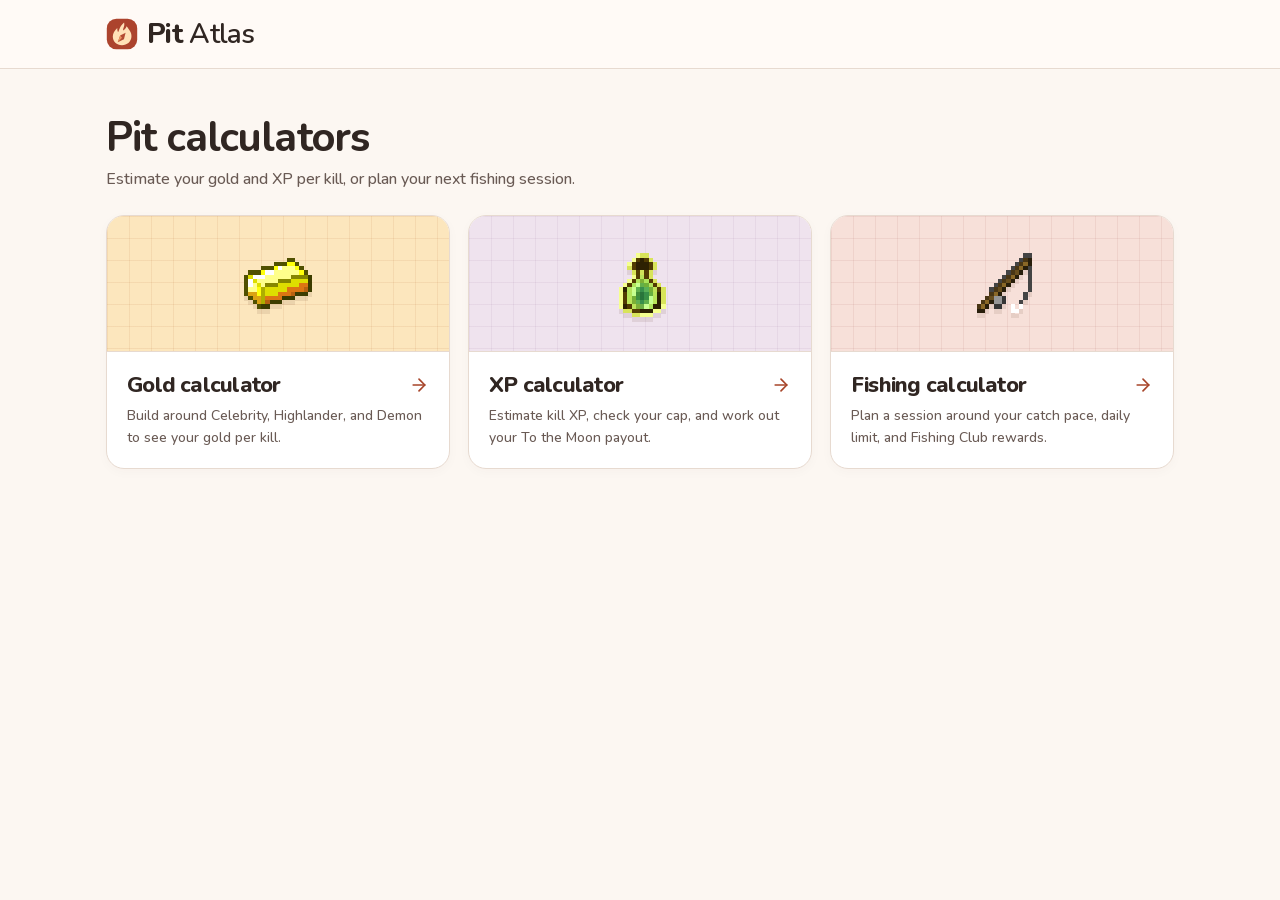
==== calculators/index.html @ 085b6401 "Publish the Pit Atlas gold, XP, and fishing calculators" ====
<!doctype html><html lang="en"><head><meta charset="utf-8"><meta name="viewport" content="width=device-width, initial-scale=1"><base href="../"><title>Pit Atlas · Hypixel Pit Calculators</title><meta name="description" content="Calculate gold and XP per kill and plan fishing sessions in Hypixel Pit."><link rel="icon" href="favicon.svg"><link rel="stylesheet" href="assets/atlas.css"><script defer src="assets/atlas.js"></script></head><body class="antialiased"><div id="atlas" data-page="home"><link rel="preload" as="image" href="minecraft/1.8.9/items/gold_ingot.png"/><link rel="preload" as="image" href="minecraft/1.8.9/items/experience_bottle.png"/><link rel="preload" as="image" href="minecraft/1.8.9/items/fishing_rod_uncast.png"/><header class="CalculatorLayout_header"><div class="CalculatorLayout_bar"><a class="brand" href="./" aria-label="Pit Atlas home"><svg width="32" height="32" viewBox="0 0 40 40" fill="none" aria-hidden="true" focusable="false" style="display:block;flex-shrink:0"><rect x="1" y="1" width="38" height="38" rx="12" fill="#ac432d"></rect><path d="M22.6 5.5c1.2 5-1.8 7.4-1 10 1.4-.4 3.7-3 4.1-5.2 3.6 4.7 6.7 8.1 6.1 13.5-.7 6-5.3 10.2-11.8 10.2-6.8 0-11.5-4.4-11.5-10.8 0-4.2 2.3-7.8 5.6-10.8-.1 2.3.4 4.3 1.1 5.1 1.7-3 1.9-7.3 7.4-12Z" fill="#ffe1b7"></path><path d="m24.5 18.3-2.1 8.4-7.7 3.5 3-8.4 6.8-3.5Z" fill="#b34b33"></path><path d="m14.7 30.2 5.3-5.6-2.3-2.8-3 8.4Z" fill="#ea9561"></path></svg><span>Pit <span class="brand-light">Atlas</span></span></a></div></header><main class="CalculatorLayout_page"><div class="page-heading"><div><h1>Pit calculators</h1><p>Estimate your gold and XP per kill, or plan your next fishing session.</p></div></div><div class="CalculatorLayout_cards"><a class="CalculatorLayout_card" href="gold/"><div class="CalculatorLayout_art" data-tool="Gold"><img src="minecraft/1.8.9/items/gold_ingot.png" width="68" height="68" alt=""/></div><div class="CalculatorLayout_cardBody"><h2>Gold<!-- --> calculator <svg xmlns="http://www.w3.org/2000/svg" width="20" height="20" viewBox="0 0 24 24" fill="none" stroke="currentColor" stroke-width="2" stroke-linecap="round" stroke-linejoin="round" class="lucide lucide-arrow-right" aria-hidden="true"><path d="M5 12h14"></path><path d="m12 5 7 7-7 7"></path></svg></h2><p>Build around Celebrity, Highlander, and Demon to see your gold per kill.</p></div></a><a class="CalculatorLayout_card" href="xp/"><div class="CalculatorLayout_art" data-tool="XP"><img src="minecraft/1.8.9/items/experience_bottle.png" width="68" height="68" alt=""/></div><div class="CalculatorLayout_cardBody"><h2>XP<!-- --> calculator <svg xmlns="http://www.w3.org/2000/svg" width="20" height="20" viewBox="0 0 24 24" fill="none" stroke="currentColor" stroke-width="2" stroke-linecap="round" stroke-linejoin="round" class="lucide lucide-arrow-right" aria-hidden="true"><path d="M5 12h14"></path><path d="m12 5 7 7-7 7"></path></svg></h2><p>Estimate kill XP, check your cap, and work out your To the Moon payout.</p></div></a><a class="CalculatorLayout_card" href="fishing/"><div class="CalculatorLayout_art" data-tool="Fishing"><img src="minecraft/1.8.9/items/fishing_rod_uncast.png" width="68" height="68" alt=""/></div><div class="CalculatorLayout_cardBody"><h2>Fishing<!-- --> calculator <svg xmlns="http://www.w3.org/2000/svg" width="20" height="20" viewBox="0 0 24 24" fill="none" stroke="currentColor" stroke-width="2" stroke-linecap="round" stroke-linejoin="round" class="lucide lucide-arrow-right" aria-hidden="true"><path d="M5 12h14"></path><path d="m12 5 7 7-7 7"></path></svg></h2><p>Plan a session around your catch pace, daily limit, and Fishing Club rewards.</p></div></a></div></main></div></body></html>
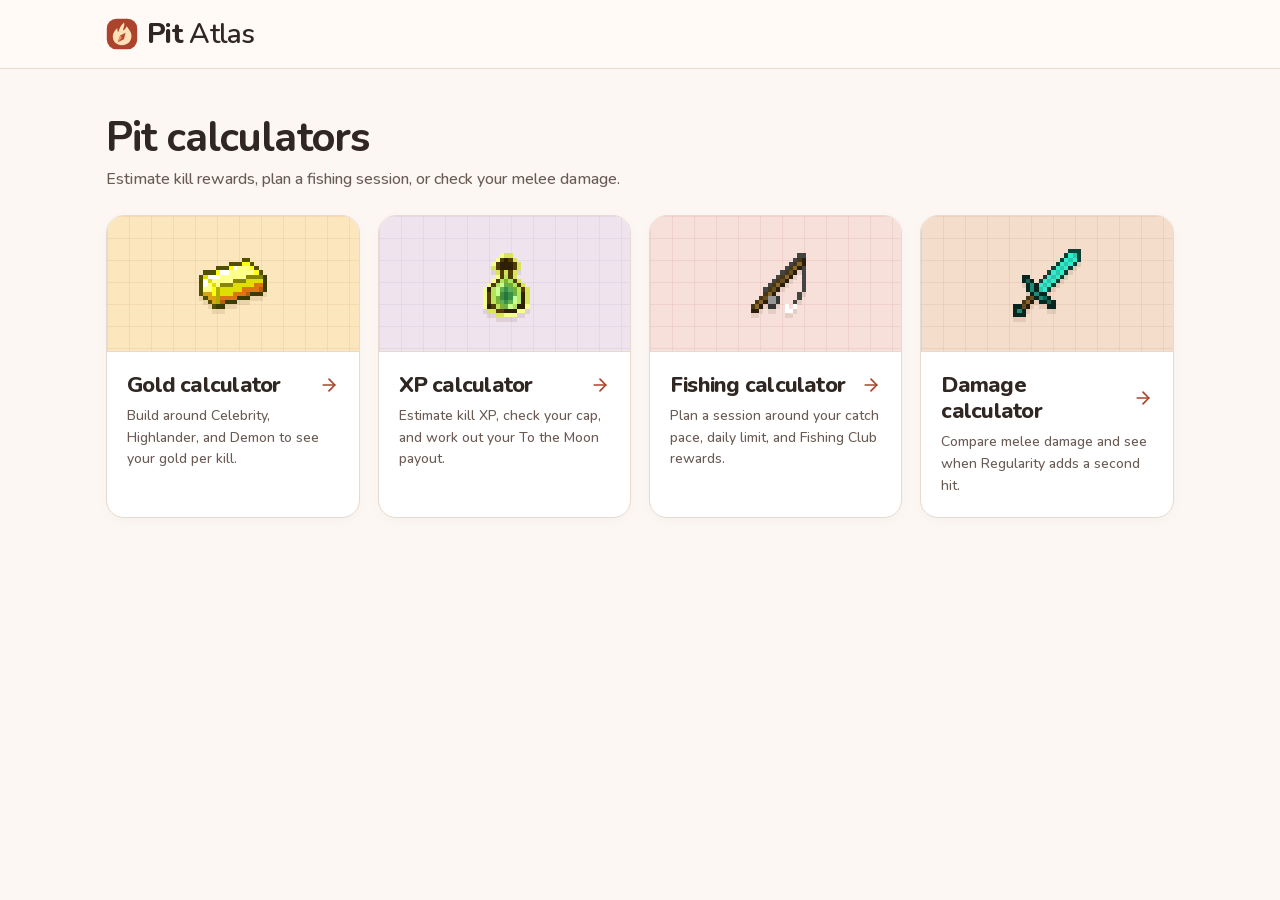
==== commit 56999ebc: "Add the Pit melee damage and Regularity calculator" ====
--- a/calculators/index.html
+++ b/calculators/index.html
@@ -1 +1 @@
-<!doctype html><html lang="en"><head><meta charset="utf-8"><meta name="viewport" content="width=device-width, initial-scale=1"><base href="../"><title>Pit Atlas · Hypixel Pit Calculators</title><meta name="description" content="Calculate gold and XP per kill and plan fishing sessions in Hypixel Pit."><link rel="icon" href="favicon.svg"><link rel="stylesheet" href="assets/atlas.css"><script defer src="assets/atlas.js"></script></head><body class="antialiased"><div id="atlas" data-page="home"><link rel="preload" as="image" href="minecraft/1.8.9/items/gold_ingot.png"/><link rel="preload" as="image" href="minecraft/1.8.9/items/experience_bottle.png"/><link rel="preload" as="image" href="minecraft/1.8.9/items/fishing_rod_uncast.png"/><header class="CalculatorLayout_header"><div class="CalculatorLayout_bar"><a class="brand" href="./" aria-label="Pit Atlas home"><svg width="32" height="32" viewBox="0 0 40 40" fill="none" aria-hidden="true" focusable="false" style="display:block;flex-shrink:0"><rect x="1" y="1" width="38" height="38" rx="12" fill="#ac432d"></rect><path d="M22.6 5.5c1.2 5-1.8 7.4-1 10 1.4-.4 3.7-3 4.1-5.2 3.6 4.7 6.7 8.1 6.1 13.5-.7 6-5.3 10.2-11.8 10.2-6.8 0-11.5-4.4-11.5-10.8 0-4.2 2.3-7.8 5.6-10.8-.1 2.3.4 4.3 1.1 5.1 1.7-3 1.9-7.3 7.4-12Z" fill="#ffe1b7"></path><path d="m24.5 18.3-2.1 8.4-7.7 3.5 3-8.4 6.8-3.5Z" fill="#b34b33"></path><path d="m14.7 30.2 5.3-5.6-2.3-2.8-3 8.4Z" fill="#ea9561"></path></svg><span>Pit <span class="brand-light">Atlas</span></span></a></div></header><main class="CalculatorLayout_page"><div class="page-heading"><div><h1>Pit calculators</h1><p>Estimate your gold and XP per kill, or plan your next fishing session.</p></div></div><div class="CalculatorLayout_cards"><a class="CalculatorLayout_card" href="gold/"><div class="CalculatorLayout_art" data-tool="Gold"><img src="minecraft/1.8.9/items/gold_ingot.png" width="68" height="68" alt=""/></div><div class="CalculatorLayout_cardBody"><h2>Gold<!-- --> calculator <svg xmlns="http://www.w3.org/2000/svg" width="20" height="20" viewBox="0 0 24 24" fill="none" stroke="currentColor" stroke-width="2" stroke-linecap="round" stroke-linejoin="round" class="lucide lucide-arrow-right" aria-hidden="true"><path d="M5 12h14"></path><path d="m12 5 7 7-7 7"></path></svg></h2><p>Build around Celebrity, Highlander, and Demon to see your gold per kill.</p></div></a><a class="CalculatorLayout_card" href="xp/"><div class="CalculatorLayout_art" data-tool="XP"><img src="minecraft/1.8.9/items/experience_bottle.png" width="68" height="68" alt=""/></div><div class="CalculatorLayout_cardBody"><h2>XP<!-- --> calculator <svg xmlns="http://www.w3.org/2000/svg" width="20" height="20" viewBox="0 0 24 24" fill="none" stroke="currentColor" stroke-width="2" stroke-linecap="round" stroke-linejoin="round" class="lucide lucide-arrow-right" aria-hidden="true"><path d="M5 12h14"></path><path d="m12 5 7 7-7 7"></path></svg></h2><p>Estimate kill XP, check your cap, and work out your To the Moon payout.</p></div></a><a class="CalculatorLayout_card" href="fishing/"><div class="CalculatorLayout_art" data-tool="Fishing"><img src="minecraft/1.8.9/items/fishing_rod_uncast.png" width="68" height="68" alt=""/></div><div class="CalculatorLayout_cardBody"><h2>Fishing<!-- --> calculator <svg xmlns="http://www.w3.org/2000/svg" width="20" height="20" viewBox="0 0 24 24" fill="none" stroke="currentColor" stroke-width="2" stroke-linecap="round" stroke-linejoin="round" class="lucide lucide-arrow-right" aria-hidden="true"><path d="M5 12h14"></path><path d="m12 5 7 7-7 7"></path></svg></h2><p>Plan a session around your catch pace, daily limit, and Fishing Club rewards.</p></div></a></div></main></div></body></html>+<!doctype html><html lang="en"><head><meta charset="utf-8"><meta name="viewport" content="width=device-width, initial-scale=1"><base href="../"><title>Pit Atlas · Hypixel Pit Calculators</title><meta name="description" content="Calculate gold, XP, fishing rewards, and melee damage in Hypixel Pit."><link rel="icon" href="favicon.svg"><link rel="stylesheet" href="assets/atlas.css"><script defer src="assets/atlas.js"></script></head><body class="antialiased"><div id="atlas" data-page="home"><link rel="preload" as="image" href="minecraft/1.8.9/items/gold_ingot.png"/><link rel="preload" as="image" href="minecraft/1.8.9/items/experience_bottle.png"/><link rel="preload" as="image" href="minecraft/1.8.9/items/fishing_rod_uncast.png"/><link rel="preload" as="image" href="minecraft/1.8.9/items/diamond_sword.png"/><header class="CalculatorLayout_header"><div class="CalculatorLayout_bar"><a class="brand" href="./" aria-label="Pit Atlas home"><svg width="32" height="32" viewBox="0 0 40 40" fill="none" aria-hidden="true" focusable="false" style="display:block;flex-shrink:0"><rect x="1" y="1" width="38" height="38" rx="12" fill="#ac432d"></rect><path d="M22.6 5.5c1.2 5-1.8 7.4-1 10 1.4-.4 3.7-3 4.1-5.2 3.6 4.7 6.7 8.1 6.1 13.5-.7 6-5.3 10.2-11.8 10.2-6.8 0-11.5-4.4-11.5-10.8 0-4.2 2.3-7.8 5.6-10.8-.1 2.3.4 4.3 1.1 5.1 1.7-3 1.9-7.3 7.4-12Z" fill="#ffe1b7"></path><path d="m24.5 18.3-2.1 8.4-7.7 3.5 3-8.4 6.8-3.5Z" fill="#b34b33"></path><path d="m14.7 30.2 5.3-5.6-2.3-2.8-3 8.4Z" fill="#ea9561"></path></svg><span>Pit <span class="brand-light">Atlas</span></span></a></div></header><main class="CalculatorLayout_page"><div class="page-heading"><div><h1>Pit calculators</h1><p>Estimate kill rewards, plan a fishing session, or check your melee damage.</p></div></div><div class="CalculatorLayout_cards"><a class="CalculatorLayout_card" href="gold/"><div class="CalculatorLayout_art" data-tool="Gold"><img src="minecraft/1.8.9/items/gold_ingot.png" width="68" height="68" alt=""/></div><div class="CalculatorLayout_cardBody"><h2>Gold<!-- --> calculator <svg xmlns="http://www.w3.org/2000/svg" width="20" height="20" viewBox="0 0 24 24" fill="none" stroke="currentColor" stroke-width="2" stroke-linecap="round" stroke-linejoin="round" class="lucide lucide-arrow-right" aria-hidden="true"><path d="M5 12h14"></path><path d="m12 5 7 7-7 7"></path></svg></h2><p>Build around Celebrity, Highlander, and Demon to see your gold per kill.</p></div></a><a class="CalculatorLayout_card" href="xp/"><div class="CalculatorLayout_art" data-tool="XP"><img src="minecraft/1.8.9/items/experience_bottle.png" width="68" height="68" alt=""/></div><div class="CalculatorLayout_cardBody"><h2>XP<!-- --> calculator <svg xmlns="http://www.w3.org/2000/svg" width="20" height="20" viewBox="0 0 24 24" fill="none" stroke="currentColor" stroke-width="2" stroke-linecap="round" stroke-linejoin="round" class="lucide lucide-arrow-right" aria-hidden="true"><path d="M5 12h14"></path><path d="m12 5 7 7-7 7"></path></svg></h2><p>Estimate kill XP, check your cap, and work out your To the Moon payout.</p></div></a><a class="CalculatorLayout_card" href="fishing/"><div class="CalculatorLayout_art" data-tool="Fishing"><img src="minecraft/1.8.9/items/fishing_rod_uncast.png" width="68" height="68" alt=""/></div><div class="CalculatorLayout_cardBody"><h2>Fishing<!-- --> calculator <svg xmlns="http://www.w3.org/2000/svg" width="20" height="20" viewBox="0 0 24 24" fill="none" stroke="currentColor" stroke-width="2" stroke-linecap="round" stroke-linejoin="round" class="lucide lucide-arrow-right" aria-hidden="true"><path d="M5 12h14"></path><path d="m12 5 7 7-7 7"></path></svg></h2><p>Plan a session around your catch pace, daily limit, and Fishing Club rewards.</p></div></a><a class="CalculatorLayout_card" href="damage/"><div class="CalculatorLayout_art" data-tool="Damage"><img src="minecraft/1.8.9/items/diamond_sword.png" width="68" height="68" alt=""/></div><div class="CalculatorLayout_cardBody"><h2>Damage<!-- --> calculator <svg xmlns="http://www.w3.org/2000/svg" width="20" height="20" viewBox="0 0 24 24" fill="none" stroke="currentColor" stroke-width="2" stroke-linecap="round" stroke-linejoin="round" class="lucide lucide-arrow-right" aria-hidden="true"><path d="M5 12h14"></path><path d="m12 5 7 7-7 7"></path></svg></h2><p>Compare melee damage and see when Regularity adds a second hit.</p></div></a></div></main></div></body></html>
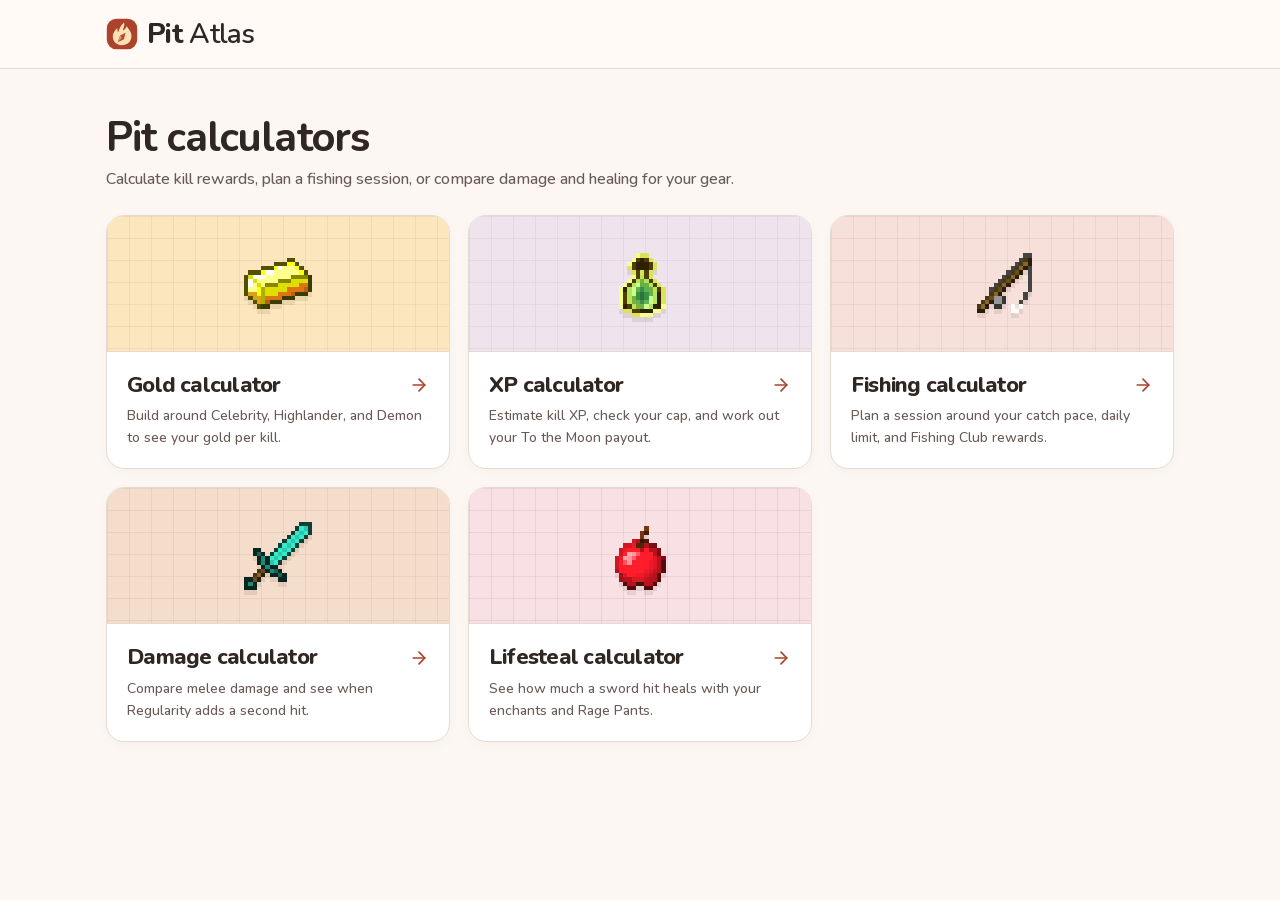
==== commit 133c8e6e: "Add a Lifesteal calculator and link all five Pit tools" ====
--- a/calculators/index.html
+++ b/calculators/index.html
@@ -1 +1 @@
-<!doctype html><html lang="en"><head><meta charset="utf-8"><meta name="viewport" content="width=device-width, initial-scale=1"><base href="../"><title>Pit Atlas · Hypixel Pit Calculators</title><meta name="description" content="Calculate gold, XP, fishing rewards, and melee damage in Hypixel Pit."><link rel="icon" href="favicon.svg"><link rel="stylesheet" href="assets/atlas.css"><script defer src="assets/atlas.js"></script></head><body class="antialiased"><div id="atlas" data-page="home"><link rel="preload" as="image" href="minecraft/1.8.9/items/gold_ingot.png"/><link rel="preload" as="image" href="minecraft/1.8.9/items/experience_bottle.png"/><link rel="preload" as="image" href="minecraft/1.8.9/items/fishing_rod_uncast.png"/><link rel="preload" as="image" href="minecraft/1.8.9/items/diamond_sword.png"/><header class="CalculatorLayout_header"><div class="CalculatorLayout_bar"><a class="brand" href="./" aria-label="Pit Atlas home"><svg width="32" height="32" viewBox="0 0 40 40" fill="none" aria-hidden="true" focusable="false" style="display:block;flex-shrink:0"><rect x="1" y="1" width="38" height="38" rx="12" fill="#ac432d"></rect><path d="M22.6 5.5c1.2 5-1.8 7.4-1 10 1.4-.4 3.7-3 4.1-5.2 3.6 4.7 6.7 8.1 6.1 13.5-.7 6-5.3 10.2-11.8 10.2-6.8 0-11.5-4.4-11.5-10.8 0-4.2 2.3-7.8 5.6-10.8-.1 2.3.4 4.3 1.1 5.1 1.7-3 1.9-7.3 7.4-12Z" fill="#ffe1b7"></path><path d="m24.5 18.3-2.1 8.4-7.7 3.5 3-8.4 6.8-3.5Z" fill="#b34b33"></path><path d="m14.7 30.2 5.3-5.6-2.3-2.8-3 8.4Z" fill="#ea9561"></path></svg><span>Pit <span class="brand-light">Atlas</span></span></a></div></header><main class="CalculatorLayout_page"><div class="page-heading"><div><h1>Pit calculators</h1><p>Estimate kill rewards, plan a fishing session, or check your melee damage.</p></div></div><div class="CalculatorLayout_cards"><a class="CalculatorLayout_card" href="gold/"><div class="CalculatorLayout_art" data-tool="Gold"><img src="minecraft/1.8.9/items/gold_ingot.png" width="68" height="68" alt=""/></div><div class="CalculatorLayout_cardBody"><h2>Gold<!-- --> calculator <svg xmlns="http://www.w3.org/2000/svg" width="20" height="20" viewBox="0 0 24 24" fill="none" stroke="currentColor" stroke-width="2" stroke-linecap="round" stroke-linejoin="round" class="lucide lucide-arrow-right" aria-hidden="true"><path d="M5 12h14"></path><path d="m12 5 7 7-7 7"></path></svg></h2><p>Build around Celebrity, Highlander, and Demon to see your gold per kill.</p></div></a><a class="CalculatorLayout_card" href="xp/"><div class="CalculatorLayout_art" data-tool="XP"><img src="minecraft/1.8.9/items/experience_bottle.png" width="68" height="68" alt=""/></div><div class="CalculatorLayout_cardBody"><h2>XP<!-- --> calculator <svg xmlns="http://www.w3.org/2000/svg" width="20" height="20" viewBox="0 0 24 24" fill="none" stroke="currentColor" stroke-width="2" stroke-linecap="round" stroke-linejoin="round" class="lucide lucide-arrow-right" aria-hidden="true"><path d="M5 12h14"></path><path d="m12 5 7 7-7 7"></path></svg></h2><p>Estimate kill XP, check your cap, and work out your To the Moon payout.</p></div></a><a class="CalculatorLayout_card" href="fishing/"><div class="CalculatorLayout_art" data-tool="Fishing"><img src="minecraft/1.8.9/items/fishing_rod_uncast.png" width="68" height="68" alt=""/></div><div class="CalculatorLayout_cardBody"><h2>Fishing<!-- --> calculator <svg xmlns="http://www.w3.org/2000/svg" width="20" height="20" viewBox="0 0 24 24" fill="none" stroke="currentColor" stroke-width="2" stroke-linecap="round" stroke-linejoin="round" class="lucide lucide-arrow-right" aria-hidden="true"><path d="M5 12h14"></path><path d="m12 5 7 7-7 7"></path></svg></h2><p>Plan a session around your catch pace, daily limit, and Fishing Club rewards.</p></div></a><a class="CalculatorLayout_card" href="damage/"><div class="CalculatorLayout_art" data-tool="Damage"><img src="minecraft/1.8.9/items/diamond_sword.png" width="68" height="68" alt=""/></div><div class="CalculatorLayout_cardBody"><h2>Damage<!-- --> calculator <svg xmlns="http://www.w3.org/2000/svg" width="20" height="20" viewBox="0 0 24 24" fill="none" stroke="currentColor" stroke-width="2" stroke-linecap="round" stroke-linejoin="round" class="lucide lucide-arrow-right" aria-hidden="true"><path d="M5 12h14"></path><path d="m12 5 7 7-7 7"></path></svg></h2><p>Compare melee damage and see when Regularity adds a second hit.</p></div></a></div></main></div></body></html>+<!doctype html><html lang="en"><head><meta charset="utf-8"><meta name="viewport" content="width=device-width, initial-scale=1"><base href="../"><title>Pit Atlas · Hypixel Pit Calculators</title><meta name="description" content="Calculate gold, XP, fishing rewards, melee damage, and Lifesteal healing in Hypixel Pit."><link rel="icon" href="favicon.svg"><link rel="stylesheet" href="assets/atlas.css"><script defer src="assets/atlas.js"></script></head><body class="antialiased"><div id="atlas" data-page="home"><link rel="preload" as="image" href="minecraft/1.8.9/items/gold_ingot.png"/><link rel="preload" as="image" href="minecraft/1.8.9/items/experience_bottle.png"/><link rel="preload" as="image" href="minecraft/1.8.9/items/fishing_rod_uncast.png"/><link rel="preload" as="image" href="minecraft/1.8.9/items/diamond_sword.png"/><link rel="preload" as="image" href="minecraft/1.8.9/items/apple.png"/><header class="CalculatorLayout_header"><div class="CalculatorLayout_bar"><a class="brand" href="./" aria-label="Pit Atlas home"><svg width="32" height="32" viewBox="0 0 40 40" fill="none" aria-hidden="true" focusable="false" style="display:block;flex-shrink:0"><rect x="1" y="1" width="38" height="38" rx="12" fill="#ac432d"></rect><path d="M22.6 5.5c1.2 5-1.8 7.4-1 10 1.4-.4 3.7-3 4.1-5.2 3.6 4.7 6.7 8.1 6.1 13.5-.7 6-5.3 10.2-11.8 10.2-6.8 0-11.5-4.4-11.5-10.8 0-4.2 2.3-7.8 5.6-10.8-.1 2.3.4 4.3 1.1 5.1 1.7-3 1.9-7.3 7.4-12Z" fill="#ffe1b7"></path><path d="m24.5 18.3-2.1 8.4-7.7 3.5 3-8.4 6.8-3.5Z" fill="#b34b33"></path><path d="m14.7 30.2 5.3-5.6-2.3-2.8-3 8.4Z" fill="#ea9561"></path></svg><span>Pit <span class="brand-light">Atlas</span></span></a></div></header><main class="CalculatorLayout_page"><div class="page-heading"><div><h1>Pit calculators</h1><p>Calculate kill rewards, plan a fishing session, or compare damage and healing for your gear.</p></div></div><div class="CalculatorLayout_cards"><a class="CalculatorLayout_card" href="gold/"><div class="CalculatorLayout_art" data-tool="Gold"><img src="minecraft/1.8.9/items/gold_ingot.png" width="68" height="68" alt=""/></div><div class="CalculatorLayout_cardBody"><h2>Gold<!-- --> calculator <svg xmlns="http://www.w3.org/2000/svg" width="20" height="20" viewBox="0 0 24 24" fill="none" stroke="currentColor" stroke-width="2" stroke-linecap="round" stroke-linejoin="round" class="lucide lucide-arrow-right" aria-hidden="true"><path d="M5 12h14"></path><path d="m12 5 7 7-7 7"></path></svg></h2><p>Build around Celebrity, Highlander, and Demon to see your gold per kill.</p></div></a><a class="CalculatorLayout_card" href="xp/"><div class="CalculatorLayout_art" data-tool="XP"><img src="minecraft/1.8.9/items/experience_bottle.png" width="68" height="68" alt=""/></div><div class="CalculatorLayout_cardBody"><h2>XP<!-- --> calculator <svg xmlns="http://www.w3.org/2000/svg" width="20" height="20" viewBox="0 0 24 24" fill="none" stroke="currentColor" stroke-width="2" stroke-linecap="round" stroke-linejoin="round" class="lucide lucide-arrow-right" aria-hidden="true"><path d="M5 12h14"></path><path d="m12 5 7 7-7 7"></path></svg></h2><p>Estimate kill XP, check your cap, and work out your To the Moon payout.</p></div></a><a class="CalculatorLayout_card" href="fishing/"><div class="CalculatorLayout_art" data-tool="Fishing"><img src="minecraft/1.8.9/items/fishing_rod_uncast.png" width="68" height="68" alt=""/></div><div class="CalculatorLayout_cardBody"><h2>Fishing<!-- --> calculator <svg xmlns="http://www.w3.org/2000/svg" width="20" height="20" viewBox="0 0 24 24" fill="none" stroke="currentColor" stroke-width="2" stroke-linecap="round" stroke-linejoin="round" class="lucide lucide-arrow-right" aria-hidden="true"><path d="M5 12h14"></path><path d="m12 5 7 7-7 7"></path></svg></h2><p>Plan a session around your catch pace, daily limit, and Fishing Club rewards.</p></div></a><a class="CalculatorLayout_card" href="damage/"><div class="CalculatorLayout_art" data-tool="Damage"><img src="minecraft/1.8.9/items/diamond_sword.png" width="68" height="68" alt=""/></div><div class="CalculatorLayout_cardBody"><h2>Damage<!-- --> calculator <svg xmlns="http://www.w3.org/2000/svg" width="20" height="20" viewBox="0 0 24 24" fill="none" stroke="currentColor" stroke-width="2" stroke-linecap="round" stroke-linejoin="round" class="lucide lucide-arrow-right" aria-hidden="true"><path d="M5 12h14"></path><path d="m12 5 7 7-7 7"></path></svg></h2><p>Compare melee damage and see when Regularity adds a second hit.</p></div></a><a class="CalculatorLayout_card" href="lifesteal/"><div class="CalculatorLayout_art" data-tool="Lifesteal"><img src="minecraft/1.8.9/items/apple.png" width="68" height="68" alt=""/></div><div class="CalculatorLayout_cardBody"><h2>Lifesteal<!-- --> calculator <svg xmlns="http://www.w3.org/2000/svg" width="20" height="20" viewBox="0 0 24 24" fill="none" stroke="currentColor" stroke-width="2" stroke-linecap="round" stroke-linejoin="round" class="lucide lucide-arrow-right" aria-hidden="true"><path d="M5 12h14"></path><path d="m12 5 7 7-7 7"></path></svg></h2><p>See how much a sword hit heals with your enchants and Rage Pants.</p></div></a></div></main></div></body></html>
